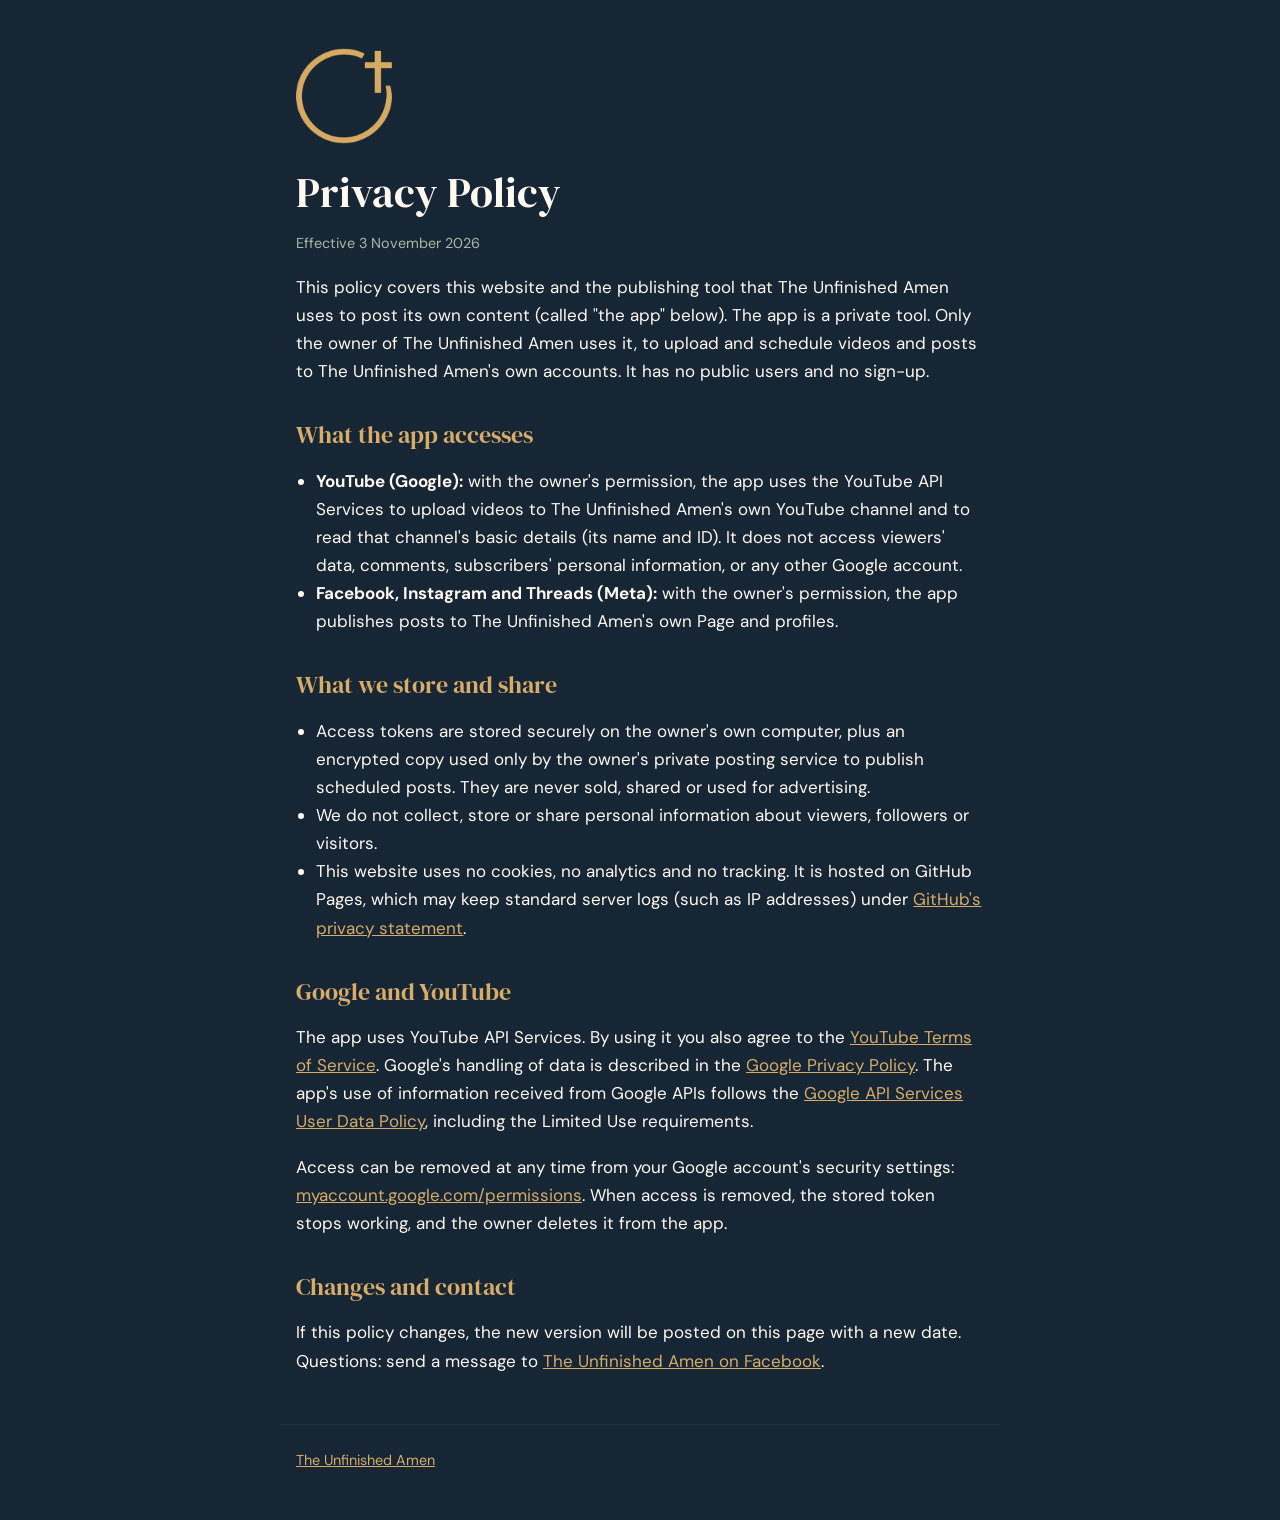
==== privacy.html @ 894a247a "The Unfinished Amen homepage and privacy policy Co-Authored-By: Claude Opus 5.5 <noreply@anthropic.c" ====
<!doctype html>
<html lang="en">
<head>
<meta charset="utf-8">
<meta name="viewport" content="width=device-width, initial-scale=1">
<title>Privacy Policy · The Unfinished Amen</title>
<link rel="icon" href="favicon.png">
<link rel="preconnect" href="https://fonts.googleapis.com">
<link href="https://fonts.googleapis.com/css2?family=DM+Sans:wght@400;600&family=DM+Serif+Display&display=swap" rel="stylesheet">
<link rel="stylesheet" href="style.css">
</head>
<body>
<main>
  <a href="./"><img class="logo" src="logo.png" alt="The Unfinished Amen"></a>
  <h1>Privacy Policy</h1>
  <p class="small">Effective 3 November 2026</p>

  <p>This policy covers this website and the publishing tool that The Unfinished Amen uses to post its own content
    (called "the app" below). The app is a private tool. Only the owner of The Unfinished Amen uses it, to upload and
    schedule videos and posts to The Unfinished Amen's own accounts. It has no public users and no sign-up.</p>

  <h2>What the app accesses</h2>
  <ul>
    <li><b>YouTube (Google):</b> with the owner's permission, the app uses the YouTube API Services to upload videos
      to The Unfinished Amen's own YouTube channel and to read that channel's basic details (its name and ID). It does not
      access viewers' data, comments, subscribers' personal information, or any other Google account.</li>
    <li><b>Facebook, Instagram and Threads (Meta):</b> with the owner's permission, the app publishes posts to The
      Unfinished Amen's own Page and profiles.</li>
  </ul>

  <h2>What we store and share</h2>
  <ul>
    <li>Access tokens are stored securely on the owner's own computer, plus an encrypted copy used only by the owner's
      private posting service to publish scheduled posts. They are never sold, shared or used for advertising.</li>
    <li>We do not collect, store or share personal information about viewers, followers or visitors.</li>
    <li>This website uses no cookies, no analytics and no tracking. It is hosted on GitHub Pages, which may keep
      standard server logs (such as IP addresses) under
      <a href="https://docs.github.com/en/site-policy/privacy-policies/github-general-privacy-statement">GitHub's privacy statement</a>.</li>
  </ul>

  <h2>Google and YouTube</h2>
  <p>The app uses YouTube API Services. By using it you also agree to the
    <a href="https://www.youtube.com/t/terms">YouTube Terms of Service</a>. Google's handling of data is described in the
    <a href="https://policies.google.com/privacy">Google Privacy Policy</a>. The app's use of information received
    from Google APIs follows the
    <a href="https://developers.google.com/terms/api-services-user-data-policy">Google API Services User Data Policy</a>,
    including the Limited Use requirements.</p>
  <p>Access can be removed at any time from your Google account's security settings:
    <a href="https://myaccount.google.com/permissions">myaccount.google.com/permissions</a>. When access is removed,
    the stored token stops working, and the owner deletes it from the app.</p>

  <h2>Changes and contact</h2>
  <p>If this policy changes, the new version will be posted on this page with a new date. Questions: send a message
    to <a href="https://m.me/1391590110701891">The Unfinished Amen on Facebook</a>.</p>
</main>
<footer class="small"><a href="./">The Unfinished Amen</a></footer>
</body>
</html>
---- style.css ----
:root { --bg: #172635; --fg: #FFF9F0; --accent: #D7AC68; --muted: #A9B9A4; --card: #1f3244; }
* { box-sizing: border-box; }
body { margin: 0; background: var(--bg); color: var(--fg); font: 17px/1.65 "DM Sans", system-ui, sans-serif; }
main { max-width: 720px; margin: 0 auto; padding: 48px 16px 32px; }
h1, h2 { font-family: "DM Serif Display", Georgia, serif; font-weight: 400; line-height: 1.2; }
h1 { font-size: 2.6rem; margin: 16px 0 8px; }
h2 { font-size: 1.5rem; margin: 36px 0 8px; color: var(--accent); }
a { color: var(--accent); }
.logo { width: 96px; height: 96px; }
.lead { font-size: 1.2rem; color: var(--fg); opacity: .92; }
.links { display: flex; flex-wrap: wrap; gap: 10px; margin: 28px 0; padding: 0; list-style: none; }
.links a { display: inline-block; padding: 10px 18px; border: 1px solid var(--accent); border-radius: 999px; text-decoration: none; }
.links a:hover { background: var(--accent); color: var(--bg); }
.small { font-size: .9rem; color: var(--muted); }
footer { max-width: 720px; margin: 0 auto; padding: 24px 16px 48px; border-top: 1px solid var(--card); }
ul { padding-left: 1.2em; }
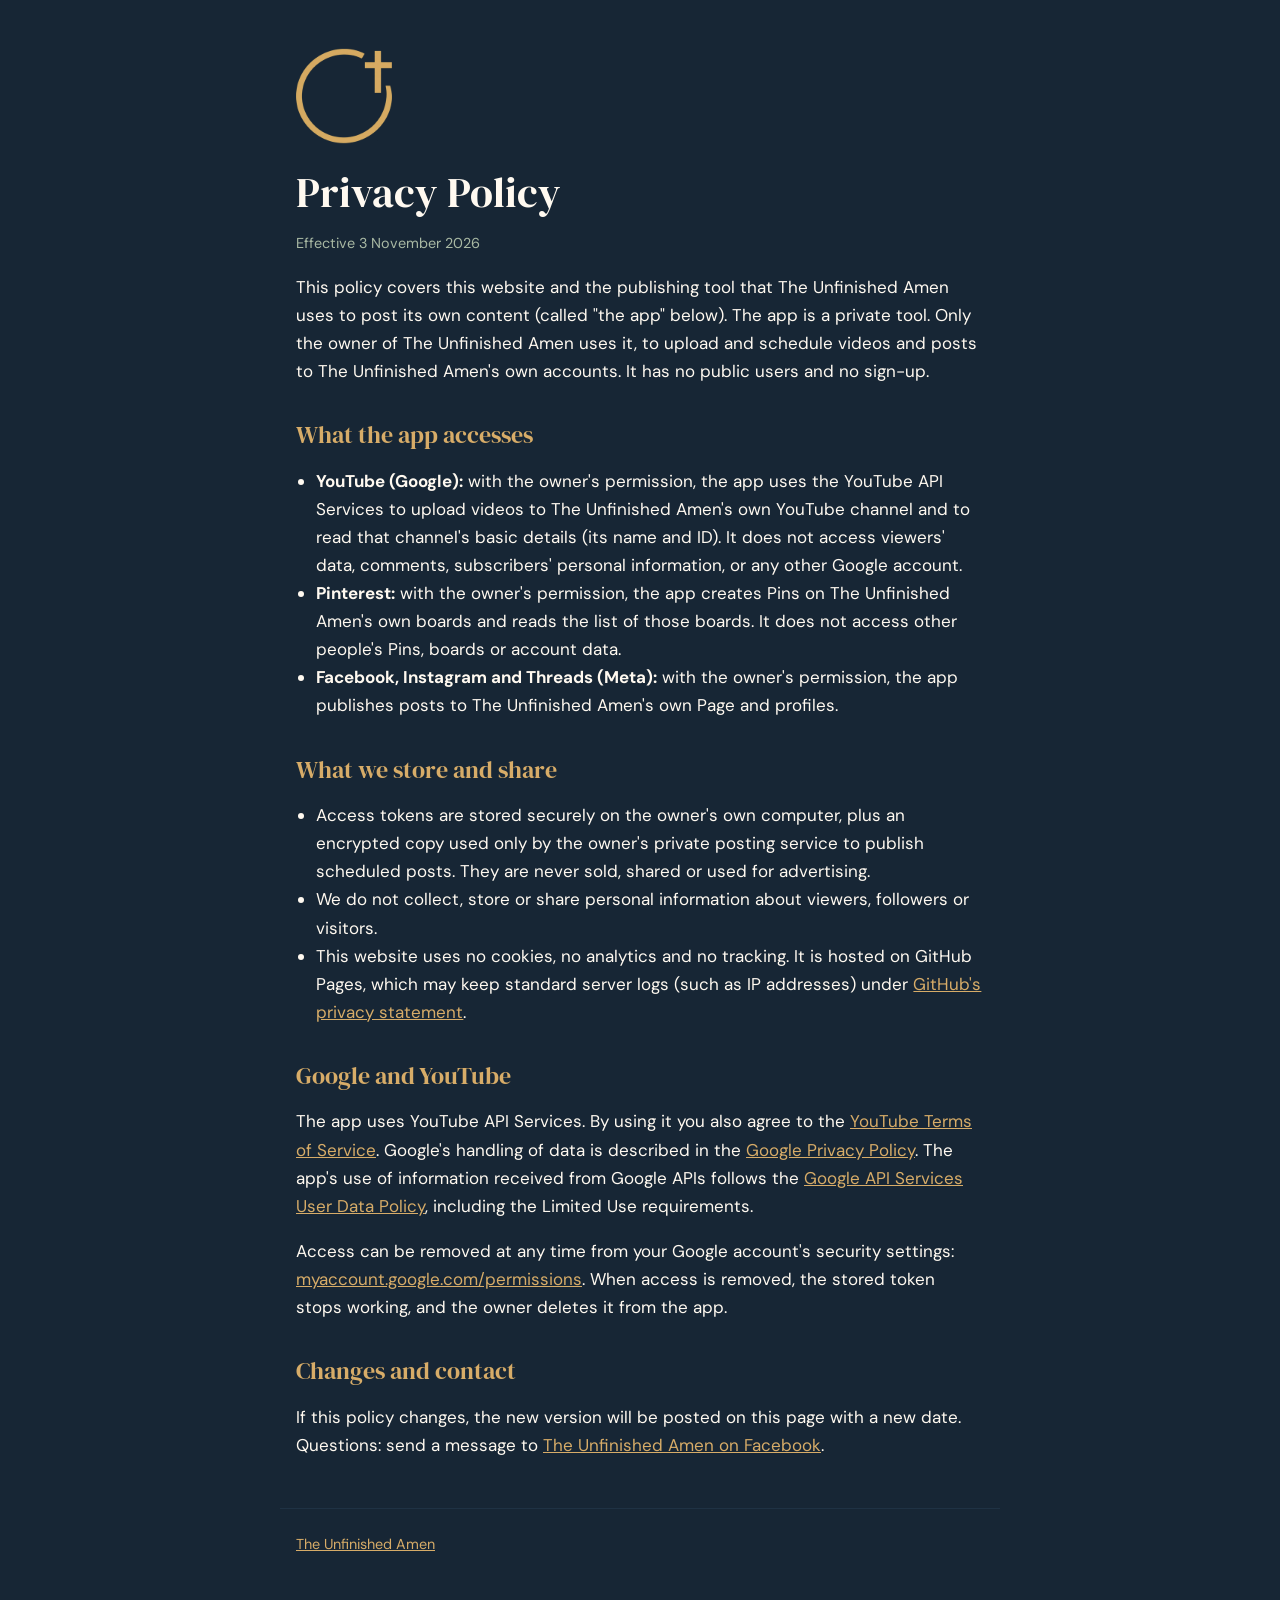
==== commit 35069452: "Privacy policy: mention Pinterest Co-Authored-By: Claude Opus 5.5 <noreply@anthropic.com>" ====
--- a/privacy.html
+++ b/privacy.html
@@ -24,6 +24,8 @@
     <li><b>YouTube (Google):</b> with the owner's permission, the app uses the YouTube API Services to upload videos
       to The Unfinished Amen's own YouTube channel and to read that channel's basic details (its name and ID). It does not
       access viewers' data, comments, subscribers' personal information, or any other Google account.</li>
+    <li><b>Pinterest:</b> with the owner's permission, the app creates Pins on The Unfinished Amen's own boards and
+      reads the list of those boards. It does not access other people's Pins, boards or account data.</li>
     <li><b>Facebook, Instagram and Threads (Meta):</b> with the owner's permission, the app publishes posts to The
       Unfinished Amen's own Page and profiles.</li>
   </ul>
